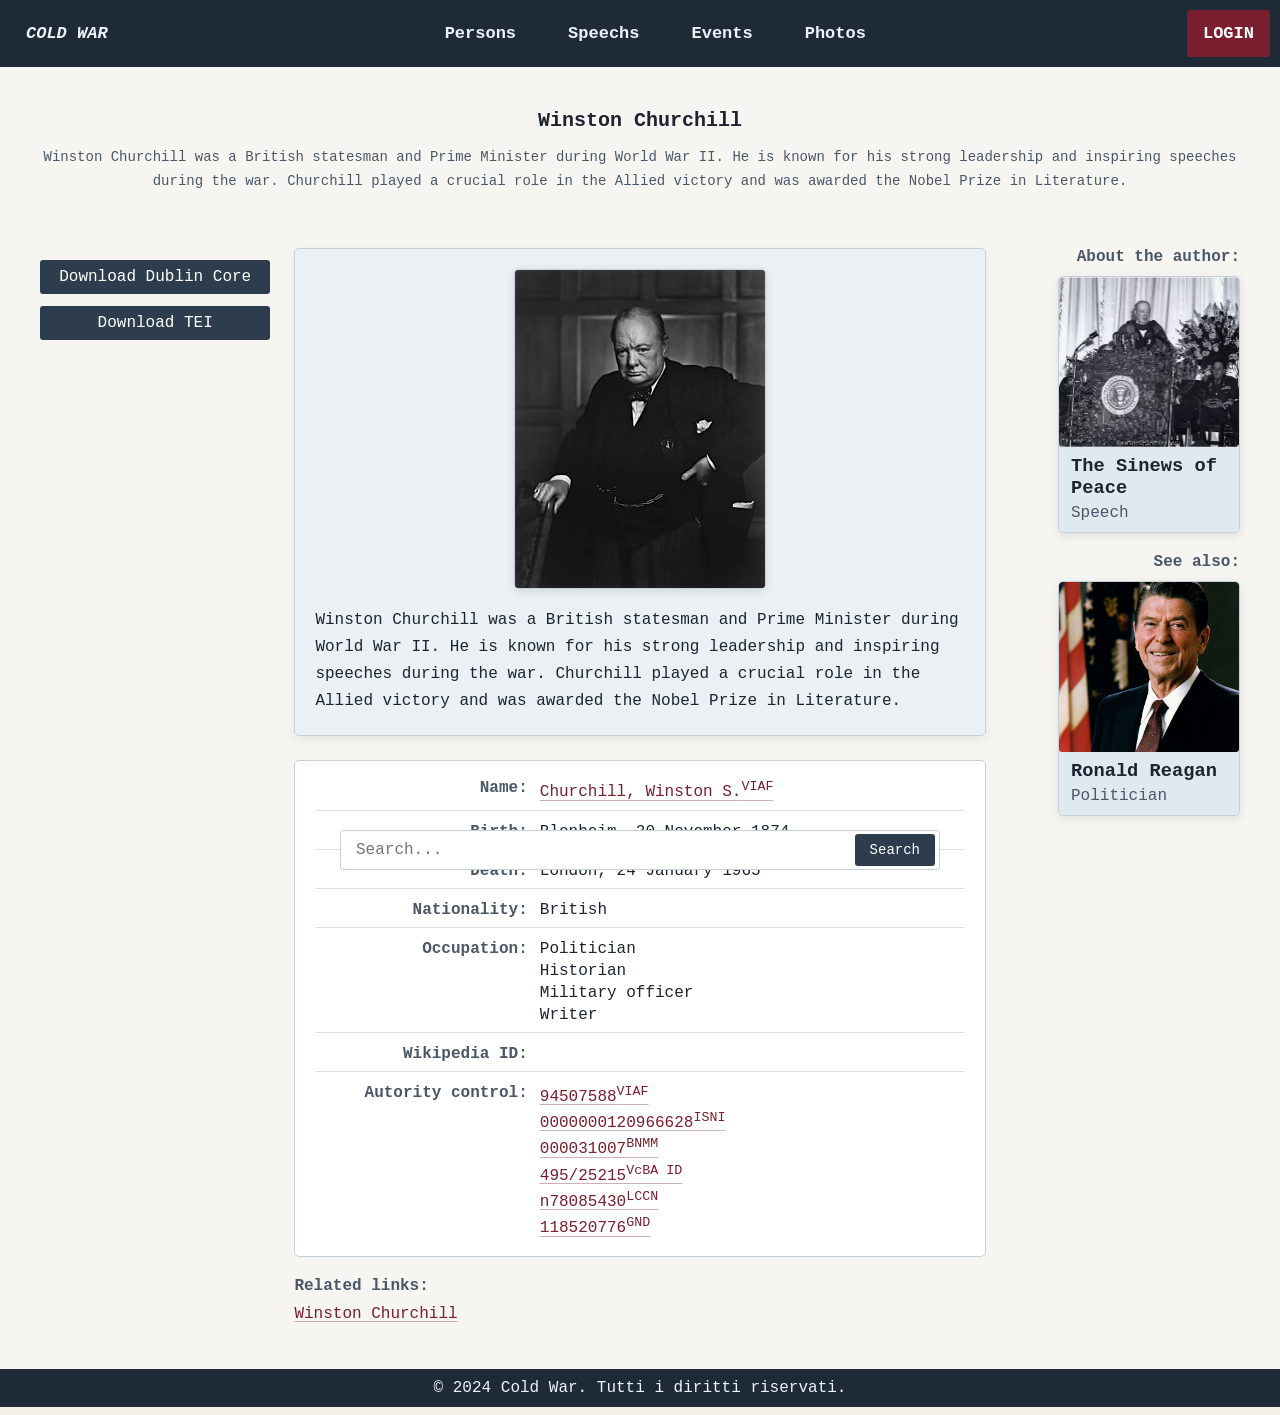
==== churchill.html @ 87abfe6e "update_261104_v01" ====
<!DOCTYPE html>

<html>
    <head> <!-- HEADER OF THE PAGE AND METADATAS IN DUBLIN CORE -->
        <link rel="stylesheet" href="css/myStyle.css">
        <script src="js/myScript.js" defer></script>
        <title>Winston Churchill</title>
        <meta charset="UTF-8">
        <meta http-equiv="X-UA-Compatible" content="IE=edge">
        <meta name="viewport" content="width=device-width, initial-scale=1.0">
        <meta name="DC.title" content="Winston Churchill">
        <meta name="DC.creator" content="Pellitteri, Matteo">
        <meta name="DC.date" scheme="ISO8601" content="2026-11-10">
        <meta name="DC.subject" content="trascription">
        <meta name="DC.subject" content="XML/TEI">
    </head>

    <body>
        <header>
            <nav class="navbar"> <!-- NAVIGATIONBAR ON THE TOP OF THE PAGE -->
                <div class="navbar_left">
                    <a href="index.html" id="logo" title="HOME"><b>COLD WAR</b></a>
                </div>

                <div class="navbar_center">
                    <a href="persons.html" title="PERSONS"><b>Persons</b></a>
                    <a href="speechs.html" title="SPEECHS"><b>Speechs</b></a>
                    <a href="#" title="EVENTS"><b>Events</b></a>
                    <a href="#" title="PHOTOS"><b>Photos</b></a>
                </div>

                <div class="navbar_right">
                    <a href="login.html" id="login" title="LOGIN"><b>LOGIN</b></a>
                </div>
            </nav>
        </header>

        <main class="speech-page">
            <section class="pagedescription"> <!-- PAGE DESCRIPTION -->
                <h3><b>Winston Churchill</b></h3>
                <p>
                    Winston Churchill was a British statesman and Prime Minister during World War II. He is known for his strong 
                    leadership and inspiring speeches during the war. Churchill played a crucial role in the Allied victory and was 
                    awarded the Nobel Prize in Literature.
                </p>
            </section>

            <div class="speech-layout">
                <aside class="download-aside">
                    <a class="download-button" href="#" download>
                        Download Dublin Core
                    </a>
                    <a class="download-button" href="#" download>
                        Download TEI
                    </a>
                </aside>

                <section class="speech-content">
                    <div class="speech-summary">

                        <img src="photos/250px-Sir_Winston_Churchill_-_19086236948-2138968114.jpg" alt="Winston Churchill">
                        <p>
                            Winston Churchill was a British statesman and Prime Minister during World War II. He is known for his strong 
                            leadership and inspiring speeches during the war. Churchill played a crucial role in the Allied victory and was 
                            awarded the Nobel Prize in Literature.
                        </p>
                    </div>

                    <section class="speechinfo"> <!-- SPEECH INFORMATION -->
                        <div>
                            <h4>Name: </h4>
                            <a href="https://viaf.org/en/viaf/94507588"><p>Churchill, Winston S.<sup>VIAF</sup></p></a>
                        </div>
                        <div>
                            <h4>Birth: </h4>
                            <p>Blenheim, 30 November 1874</p>
                        </div>
                        <div>
                            <h4>Death: </h4>
                            <p>London, 24 January 1965</p>
                        </div>
                        <div>
                            <h4>Nationality: </h4>
                            <p>British</p>
                        </div>
                        <div>
                            <h4>Occupation: </h4>
                            <p>Politician</p>
                            <p>Historian</p>
                            <p>Military officer</p>
                            <p>Writer</p>
                        </div>
                        <div>
                            <h4>Wikipedia ID: </h4>
                        </div>
                        <div>
                            <h4>Autority control: </h4>
                            <a href="https://viaf.org/en/viaf/94507588"><p>94507588<sup>VIAF</sup></p></a>
                            <a 
                                href="https://isni.oclc.org/cbs/xslt/DB=1.2//CMD?ACT=SRCH&IKT=8006&TRM=ISN%3A000000
                                0120966628&TERMS_OF_USE_AGREED=Y&terms_of_use_agree=send&COOKIE=U50,KENDUSER,I28,B0028++++++,
                                SY,NISNI,D1.2,E25f862e7-a8,A,H1,,3-28,,30-41,,43-59,,65-70,,74-75,R93.70.85.189,FY">
                                <p>0000000120966628<sup>ISNI</sup></p>
                            </a>
                            <a href="https://catalogo.bn.gov.ar/F/?func=direct&local_base=BNA10&doc_number=000031007"><p>000031007<sup>BNMM</sup></p></a>
                            <a href="https://opac.vatlib.it/auth/detail/495_25215"><p>495/25215<sup>VcBA ID</sup></p></a>
                            <a href="https://id.loc.gov/authorities/names/n78085430.html"><p>n78085430<sup>LCCN</sup></p></a>
                            <a href="https://portal.dnb.de/opac.htm?method=simpleSearch&cqlMode=true&query=nid%3D118520776"><p>118520776<sup>GND</sup></p></a>
                            
                        </div>
                    </section>

                    <section class="speechtext"> <!-- SPEECH TEXT -->
                        <h4></h4>
                        <p>
                        </p>
                    </section>

                    <section class="related-links">
                        <h4>Related links: </h4>
                        <a href="https://en.wikipedia.org/wiki/Winston_Churchill" target="_blank">Winston Churchill</a>
                    </section>
                </section>

                <aside class="related-aside">
                    <h4>About the author: </h4>
                    <a href="sinewsofpeace.html" title="Sinews of Peace">
                        <img src="photos/19460305_Winston_Churchill-The_Sinews_of_Peace-CHURCHILL-1124176289.jpg" alt="Sinews of Peace">
                        <div class="card_info">
                            <h3>The Sinews of Peace</h3>
                            <p>Speech</p>
                        </div>
                    </a>
                    <h4>See also: </h4>
                    <a href="persons.html" title="Ronald Reagan">
                        <img src="photos/Official_Portrait_of_President_Reagan_1981-238184094.jpg" alt="Ronald Reagan">
                        <div class="card_info">
                            <h3>Ronald Reagan</h3>
                            <p>Politician</p>
                        </div>
                    </a>
                </aside>
            </div>

            <section class="searchbar"> <!-- SEARCHBAR -->
                <form>
                    <input type="text" placeholder="Search...">
                    <button type="submit">Search</button>
                </form>
            </section>
        </main>

        <footer class="footer"> <!-- FOOTER AT THE BOTTON OF THE PAGE -->
            <p>&copy; 2024 Cold War. Tutti i diritti riservati.</p>
        </footer>
    </body>
</html>
---- css/myStyle.css ----
:root {
    --page-bg: #f3efe8;
    --panel-bg: #f7f5f1;
    --navbar-bg: #1f2a37;
    --navbar-link: #edf3f9;
    --text: #1d2430;
    --muted: #4b5767;
    --accent: #7a1f2d;
    --accent-hover: #5b1724;
    --card-bg: #eaf0f4;
    --card-header: #dfe9f0;
    --button-bg: #2d3d4d;
    --button-text: #ffffff;
    --button-hover: #465d73;
    --border: #c6d0d8;
    --controls-bg: rgba(31, 42, 55, 0.8);
    --controls-text: #f5f7fa;
}

* {
    margin: 0;
    padding: 0;
}

body {
    min-height: 100vh;
    display: flex;
    flex-direction: column;
    background-color: var(--page-bg);
    color: var(--text);
    font-family: Consolas, "Courier New", monospace;
}

h1,
h2,
h3,
h4,
h5,
h6,
button,
#login,
.download-button,
.controls a {
    font-family: "Cascadia Code", Consolas, monospace;
}

button,
input {
    font-family: inherit;
}

main {
    padding: 14px 16px;
    text-align: center;
    background-color: var(--panel-bg);
}

/* TOP NAVIGATION BAR STYLE */

#logo {
    font-style: italic;
}

.navbar {
    display: flex;
    justify-items: center;
    justify-content: space-between;
    position: relative;
    overflow: hidden;
    background-color: var(--navbar-bg);
    text-align: center;
}

.navbar a {
    float: left;
    padding: 14px 16px;
    text-decoration: none;
    font-size: 17px;
    color: var(--navbar-link);
    margin: 10px;
    position: relative;
}

.navbar .navbar_center a:hover {
  background-color: rgba(255, 255, 255, 0.12);
  color: var(--navbar-link);
}

#login {
    border-radius: 3px;
    background-color: var(--accent);
    color: var(--button-text);
}

#login:hover {
    background-color: var(--accent-hover);
    color: var(--button-text);
}

.download-button {
    display: inline-block;
    margin: 12px 6px;
    padding: 8px 15px;
    border-radius: 3px;
    background-color: var(--button-bg);
    color: var(--button-text);
    text-decoration: none;
    transition: background-color 0.3s ease;
}

.download-button:hover {
    background-color: var(--button-hover);
}

.speech-layout {
    display: grid;
    grid-template-columns: minmax(150px, 1fr) minmax(0, 3fr) minmax(150px, 1fr);
    grid-template-areas: "downloads content related";
    align-items: start;
    gap: 24px;
    margin: 24px auto;
    max-width: 1200px;
    text-align: left;
}

.download-aside {
    grid-area: downloads;
}

.download-aside .download-button {
    display: block;
    box-sizing: border-box;
    width: 100%;
    margin: 12px 0;
    text-align: center;
}

.speech-content {
    grid-area: content;
    min-width: 0;
}

.speech-summary {
    margin-bottom: 24px;
}

.speechinfo {
    display: grid;
    gap: 12px;
    text-align: left;
}

.speechinfo > div {
    display: grid;
    grid-template-columns: minmax(100px, 1fr) minmax(0, 2fr);
    column-gap: 12px;
    row-gap: 4px;
    align-items: start;
}

.speechinfo h4 {
    grid-column: 1;
    text-align: right;
}

.speechinfo > div > p,
.speechinfo > div > a {
    grid-column: 2;
}

.speechinfo p {
    margin: 0;
}

.related-aside {
    grid-area: related;
    text-align: right;
}

.related-aside > a {
    display: block;
    width: 100%;
    max-width: 180px;
    margin-left: auto;
}

.related-aside img {
    display: block;
    width: 100%;
    height: 170px;
    object-fit: cover;
    border-radius: 3px;
}

.speech-page .pagedescription {
    padding-top: 18px;
    padding-bottom: 20px;
}

.speech-page .pagedescription h3 {
    font-size: 20px;
    margin-bottom: 14px;
}

.speech-page .pagedescription p,
.speech-page .speech-summary p {
    line-height: 1.7;
}

.speech-page .speech-summary {
    padding: 20px;
    border: 1px solid var(--border);
    border-radius: 5px;
    background-color: var(--card-bg);
    box-shadow: 0 3px 10px rgba(29, 36, 48, 0.08);
}

.speech-page .speech-summary img {
    display: block;
    max-width: 100%;
    max-height: 360px;
    width: auto;
    height: auto;
    margin: 0 auto 18px;
    border: 1px solid var(--border);
    border-radius: 4px;
    box-shadow: 0 2px 8px rgba(29, 36, 48, 0.12);
}

.speech-page .speechinfo {
    padding: 18px 20px;
    border: 1px solid var(--border);
    border-radius: 5px;
    background-color: #fff;
}

.speech-page .speechinfo > div {
    padding-bottom: 8px;
    border-bottom: 1px solid rgba(198, 208, 216, 0.65);
}

.speech-page .speechinfo > div:last-child {
    padding-bottom: 0;
    border-bottom: 0;
}

.speech-page .speechinfo h4 {
    color: var(--muted);
}

.speech-page .speechinfo a,
.speech-page .related-links a {
    color: var(--accent);
    text-decoration-color: rgba(122, 31, 45, 0.35);
    text-underline-offset: 3px;
}

.speech-page .speechinfo a:hover,
.speech-page .related-links a:hover {
    color: var(--accent-hover);
    text-decoration-color: currentColor;
}

.speech-page .related-links {
    margin-top: 20px;
}

.speech-page .related-links h4,
.speech-page .related-aside > h4 {
    margin-bottom: 10px;
    color: var(--muted);
}

.speech-page .related-links a {
    display: inline-block;
    margin: 0 12px 8px 0;
}

.speech-page .related-aside > h4:not(:first-child) {
    margin-top: 20px;
}

.speech-page .related-aside > a {
    overflow: hidden;
    border: 1px solid var(--border);
    border-radius: 5px;
    background-color: var(--card-bg);
    box-shadow: 0 3px 10px rgba(29, 36, 48, 0.1);
    text-align: left;
    text-decoration: none;
    transition: box-shadow 0.25s ease;
}

.speech-page .related-aside > a:hover {
    box-shadow: 0 6px 16px rgba(29, 36, 48, 0.18);
}

.speech-page .related-aside .card_info {
    padding: 8px 12px 10px;
}

.speech-page .related-aside .card_info h3 {
    margin: 0 0 5px;
    font-weight: 600;
}

.speech-page .related-aside .card_info p {
    margin: 0;
    color: var(--muted);
}

@media (max-width: 800px) {
    .speech-layout {
        grid-template-columns: minmax(0, 1fr);
        grid-template-areas:
            "content"
            "downloads"
            "related";
        gap: 16px;
    }

    .related-aside {
        text-align: left;
    }

    .related-aside > a {
        margin-left: 0;
    }

    .speechinfo > div {
        grid-template-columns: minmax(90px, 1fr) minmax(0, 2fr);
        column-gap: 8px;
    }
}

/* PAGE DESCRIPTION AND TEXT */

.welcome {
    text-align: center;
    padding: 2px 16px;
}

.welcome h2 {
    font-style: italic;
    text-decoration: none;
    color: var(--text);
    margin: 10px 0;
}

.welcome p {
    font-size: 14px;
    margin: 0 10px 10px 10px;
}

.pagedescription {
    text-align: center;
    color: var(--muted);
    padding: 2px 16px;
}

.pagedescription h3 {
    color: var(--text);
    font-style: bold;
    font-size: 16px;
    margin: 10px 0;
}

.pagedescription p {
    font-size: 14px;
    margin: 0 10px 10px 10px;
}

.home-page .welcome {
    max-width: 900px;
    margin: 12px auto 24px;
    padding: 2px 16px;
}

.home-page .welcome h2 {
    margin: 0 0 12px;
    font-size: 24px;
}

.home-page .welcome p,
.home-page .pagedescription p {
    max-width: 760px;
    margin: 0 auto 10px;
    line-height: 1.7;
}

.home-page .pagedescription {
    max-width: 900px;
    margin: 0 auto 24px;
    padding: 22px 28px 14px;
    border: 1px solid var(--border);
    border-radius: 5px;
    background-color: var(--card-bg);
    box-shadow: 0 3px 10px rgba(29, 36, 48, 0.08);
}

.home-page .pagedescription h3 {
    font-size: 18px;
}

/* SLIDESHOW INDEX PAGE */

.slideshow {
    position: relative;
    display: flex;
    flex: 1;
    flex-wrap: wrap;
    justify-content: center;
    align-items: center;
    gap: 20px;
    margin: 0;
    padding: 14px 16px;
}

.home-page .slideshow {
    padding-top: 20px;
    padding-bottom: 30px;
}

.home-page .slideshow .card {
    box-sizing: border-box;
    width: min(760px, 86%);
    padding: 10px;
    border: 4px double #a99978;
    border-radius: 2px;
    background: linear-gradient(145deg, #f7f1e4, #e9dfca);
    box-shadow: 0 8px 22px rgba(29, 36, 48, 0.2), inset 0 0 0 3px rgba(255, 255, 255, 0.45);
}

.home-page .slideshow .card img {
    height: 390px;
    border: 1px solid #b7a98c;
    border-radius: 0;
    object-position: center 20%;
    filter: sepia(0.12) contrast(0.96);
}

.home-page .slideshow .card_info {
    padding: 12px 16px 10px;
    border-top: 1px solid #c6b99d;
    background: transparent;
    text-align: left;
}

.home-page .slideshow .card_info::before {
    display: block;
    margin-bottom: 8px;
    color: #766b55;
    content: "COLD WAR ARCHIVE / HISTORICAL COLLECTION";
    font-family: "Cascadia Code", Consolas, monospace;
    font-size: 11px;
    letter-spacing: 0.08em;
}

.home-page .slideshow .card h3 {
    margin: 0 0 6px;
    font-weight: 600;
    letter-spacing: 0.02em;
}

.home-page .slideshow .card p {
    margin: 0;
    color: #766b55;
    font-size: 12px;
    letter-spacing: 0.08em;
    text-transform: uppercase;
}

.home-page .controls a {
    box-shadow: 0 2px 8px rgba(29, 36, 48, 0.2);
    transition: background-color 0.2s ease, transform 0.2s ease;
}

.home-page .controls a:hover {
    transform: scale(1.05);
}

@media (max-width: 600px) {
    .home-page .welcome {
        padding: 2px 16px;
    }

    .home-page .pagedescription {
        padding: 18px 16px 12px;
    }

    .home-page .welcome h2 {
        font-size: 20px;
    }

    .home-page .slideshow .card {
        width: 92%;
        padding: 7px;
    }

    .home-page .slideshow .card img {
        height: 260px;
    }

    .home-page .slideshow .card_info {
        padding: 10px 12px 8px;
    }

    .home-page .slideshow .card_info::before {
        font-size: 9px;
    }
}

.controls {
    position: absolute;
    top: 50%;
    left: 0;
    right: 0;
    display: flex;
    justify-content: space-between;
    align-items: center;
    transform: translateY(-50%);
    pointer-events: none;
    z-index: 2;
}

.controls a {
    display: inline-flex;
    justify-content: center;
    align-items: center;
    width: 42px;
    height: 42px;
    padding: 0;
    background-color: var(--controls-bg);
    color: var(--controls-text);
    border-radius: 50%;
    text-decoration: none;
    font-size: 22px;
    line-height: 1;
    pointer-events: auto;
    cursor: pointer;
}

.prev {
    margin-left: 10px;
}

.next {
    margin-right: 10px;
}

.controls a:hover {
    background-color: rgba(47, 58, 70, 0.95);
}

/* CARDS */

.card {
    box-shadow: 0 4px 8px 0 rgba(0,0,0,0.18);
    transition: 0.3s;
    width: 40%;
    border-radius: 3px;
    overflow: hidden;
    flex-direction: column;
    display: flex;
    flex-direction: column;
    background-color: var(--card-bg);
}

.card a {
    text-decoration: none;
}

.card:hover {
    box-shadow: 0 8px 16px 0 rgba(0,0,0,0.22);
}

.card img {
    border-radius: 3px;
    width: 100%;
    height: 220px;
    object-fit: cover;
    border: 1px solid var(--border);
    display: block;
}

.persons-cards .card img {
    height: 300px;
    object-position: center top;
}

.persons-cards .card {
    border: 1px solid var(--border);
    box-shadow: 0 4px 12px rgba(29, 36, 48, 0.12);
    transition: box-shadow 0.25s ease;
}

.persons-cards .card:hover {
    box-shadow: 0 8px 20px rgba(29, 36, 48, 0.2);
}

.persons-cards .card img {
    border: 0;
    border-radius: 0;
}

.persons-cards .card_info {
    padding: 2px 16px 8px;
}

.persons-cards .card h3 {
    font-weight: 600;
    margin-bottom: 6px;
}

.persons-cards .card p {
    color: var(--muted);
}

#myCards .card {
    box-sizing: border-box;
    height: 370px;
}

#myCards .card > a {
    display: flex;
    flex-direction: column;
    height: 100%;
}

#myCards .card img {
    flex: 0 0 220px;
    height: 220px;
}

#myCards .card_info {
    flex: 1;
}

.card_info {
    padding: 2px 16px;
    color: var(--text);
    background-color: var(--card-header);
}

.card h3 {
    font-style: bold;
    color: var(--text);
    font-size: 16px;
    margin: 10px 0;
}

.card p {
    font-size: 14px;
    margin: 0 10px 10px 10px;
    color: #555;
    justify-content: center;
    justify-items: center;
}

/* SEARCHBAR */

.searchbar {
    margin-left: auto;
    margin-right: auto;
    position: fixed;
    bottom: 0;
    left: 0;
    right: 0;
    display: flex;
    justify-content: center;
    align-items: center;
    padding: 30px 20px;
    background-color: #f2f2f200;
    z-index: 100;
    pointer-events: none;
    transform: translateY(0);
    transition: transform 0.25s ease, visibility 0s linear;
    visibility: visible;
}

.searchbar.is-hidden {
    transform: translateY(calc(100% + 30px));
    transition: transform 0.25s ease, visibility 0s linear 0.25s;
    visibility: hidden;
}

.searchbar form {
    position: relative;
    display: flex;
    align-items: center;
    width: 100%;
    max-width: 600px;
    pointer-events: auto;
}

.searchbar .search-suggestions {
    position: absolute;
    right: 0;
    bottom: calc(100% + 8px);
    left: 0;
    max-height: min(60vh, 360px);
    overflow-y: auto;
    border: 1px solid var(--border);
    border-radius: 5px;
    background-color: var(--panel-bg);
    box-shadow: 0 6px 18px rgba(29, 36, 48, 0.18);
    pointer-events: auto;
}

.searchbar .search-suggestions[hidden] {
    display: none;
}

.searchbar .search-suggestion {
    position: static;
    display: flex;
    justify-content: space-between;
    align-items: center;
    gap: 16px;
    width: 100%;
    height: auto;
    padding: 10px 14px;
    border: 0;
    border-bottom: 1px solid rgba(198, 208, 216, 0.65);
    border-radius: 0;
    background-color: transparent;
    color: var(--text);
    text-align: left;
    cursor: pointer;
}

.searchbar .search-suggestion:last-child {
    border-bottom: 0;
}

.searchbar .search-suggestion:hover,
.searchbar .search-suggestion[aria-selected="true"] {
    background-color: var(--card-header);
}

.searchbar .search-suggestion-destination {
    flex-shrink: 0;
    color: var(--muted);
    font-size: 12px;
}

.searchbar .search-no-results {
    padding: 12px 14px;
    color: var(--muted);
    text-align: left;
}

.searchbar input {
    padding: 10px 15px;
    padding-right: 60px;
    font-size: 16px;
    border: 1px solid var(--border);
    border-radius: 3px;
    width: 100%;
    box-sizing: border-box;
    background-color: #fff;
    color: var(--text);
}

.searchbar button {
    position: absolute;
    right: 5px;
    padding: 8px 15px;
    font-size: 14px;
    background-color: var(--button-bg);
    color: var(--button-text);
    border: none;
    border-radius: 3px;
    cursor: pointer;
    transition: background-color 0.3s ease;
    height: 32px;
}

.searchbar button:hover {
    background-color: var(--button-hover);
}

/* FILTERS */

.filters {
    display: flex;
    flex-wrap: wrap;
    justify-content: center;
    gap: 10px;
    margin: 18px auto;
    padding: 0 16px;
}

.filters input {
    width: min(220px, 100%);
    box-sizing: border-box;
    padding: 10px 15px;
    border: 1px solid var(--border);
    border-radius: 3px;
    background-color: #fff;
    color: var(--text);
    font-size: 16px;
    transition: border-color 0.2s ease, box-shadow 0.2s ease;
}

.filters input:focus,
.searchbar input:focus {
    border-color: var(--button-bg);
    outline: none;
    box-shadow: 0 0 0 3px rgba(45, 61, 77, 0.14);
}

.filters input::placeholder {
    color: var(--muted);
    opacity: 1;
}

/* CARDS EXPOSITION */

.cards {
    position: relative;
    display: flex;
    flex: 3;
    flex-wrap: wrap;
    justify-content: center;
    align-items: center;
    gap: 20px;
    margin: 0;
    padding: 14px 16px;
}

/* FOOTER */

.footer {
    background-color: var(--navbar-bg);
    color: var(--navbar-link);
    text-align: center;
    padding: 10px;
    margin-top: auto;
}
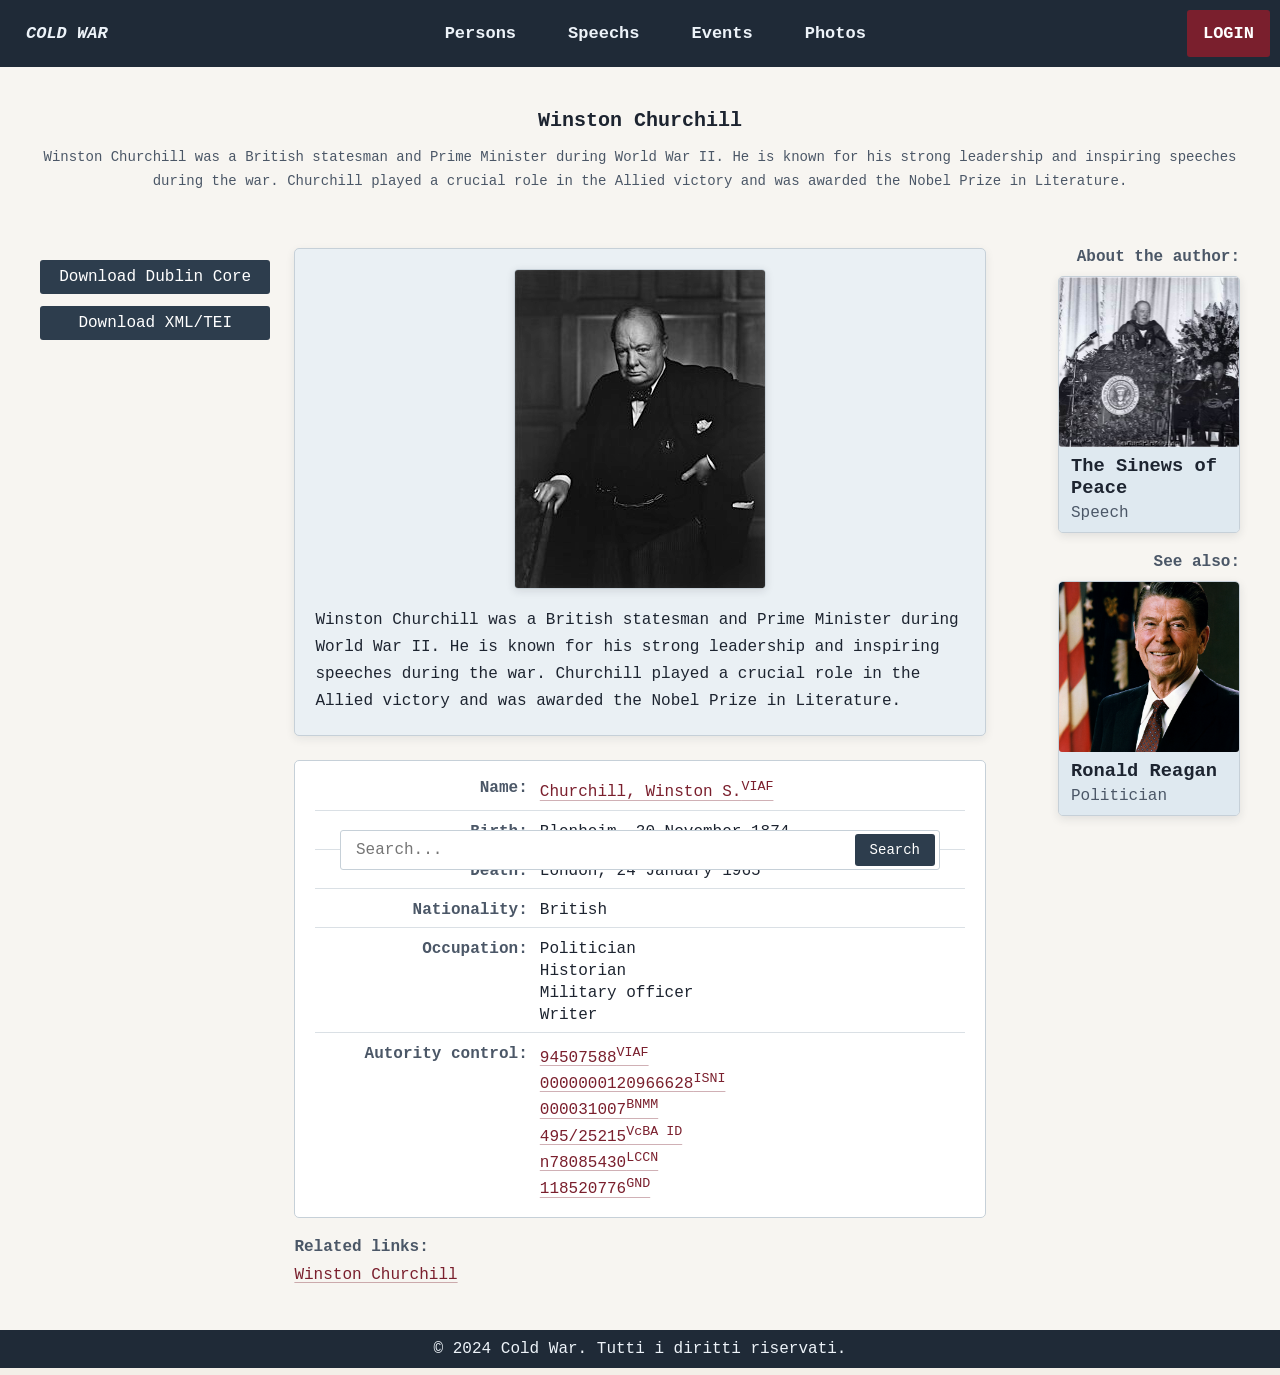
==== commit 1c5f336f: "update_261104_v02" ====
--- a/churchill.html
+++ b/churchill.html
@@ -51,7 +51,7 @@
                         Download Dublin Core
                     </a>
                     <a class="download-button" href="#" download>
-                        Download TEI
+                        Download XML/TEI
                     </a>
                 </aside>
 
@@ -90,9 +90,9 @@
                             <p>Military officer</p>
                             <p>Writer</p>
                         </div>
-                        <div>
+                        <!-- <div>
                             <h4>Wikipedia ID: </h4>
-                        </div>
+                        </div> -->
                         <div>
                             <h4>Autority control: </h4>
                             <a href="https://viaf.org/en/viaf/94507588"><p>94507588<sup>VIAF</sup></p></a>
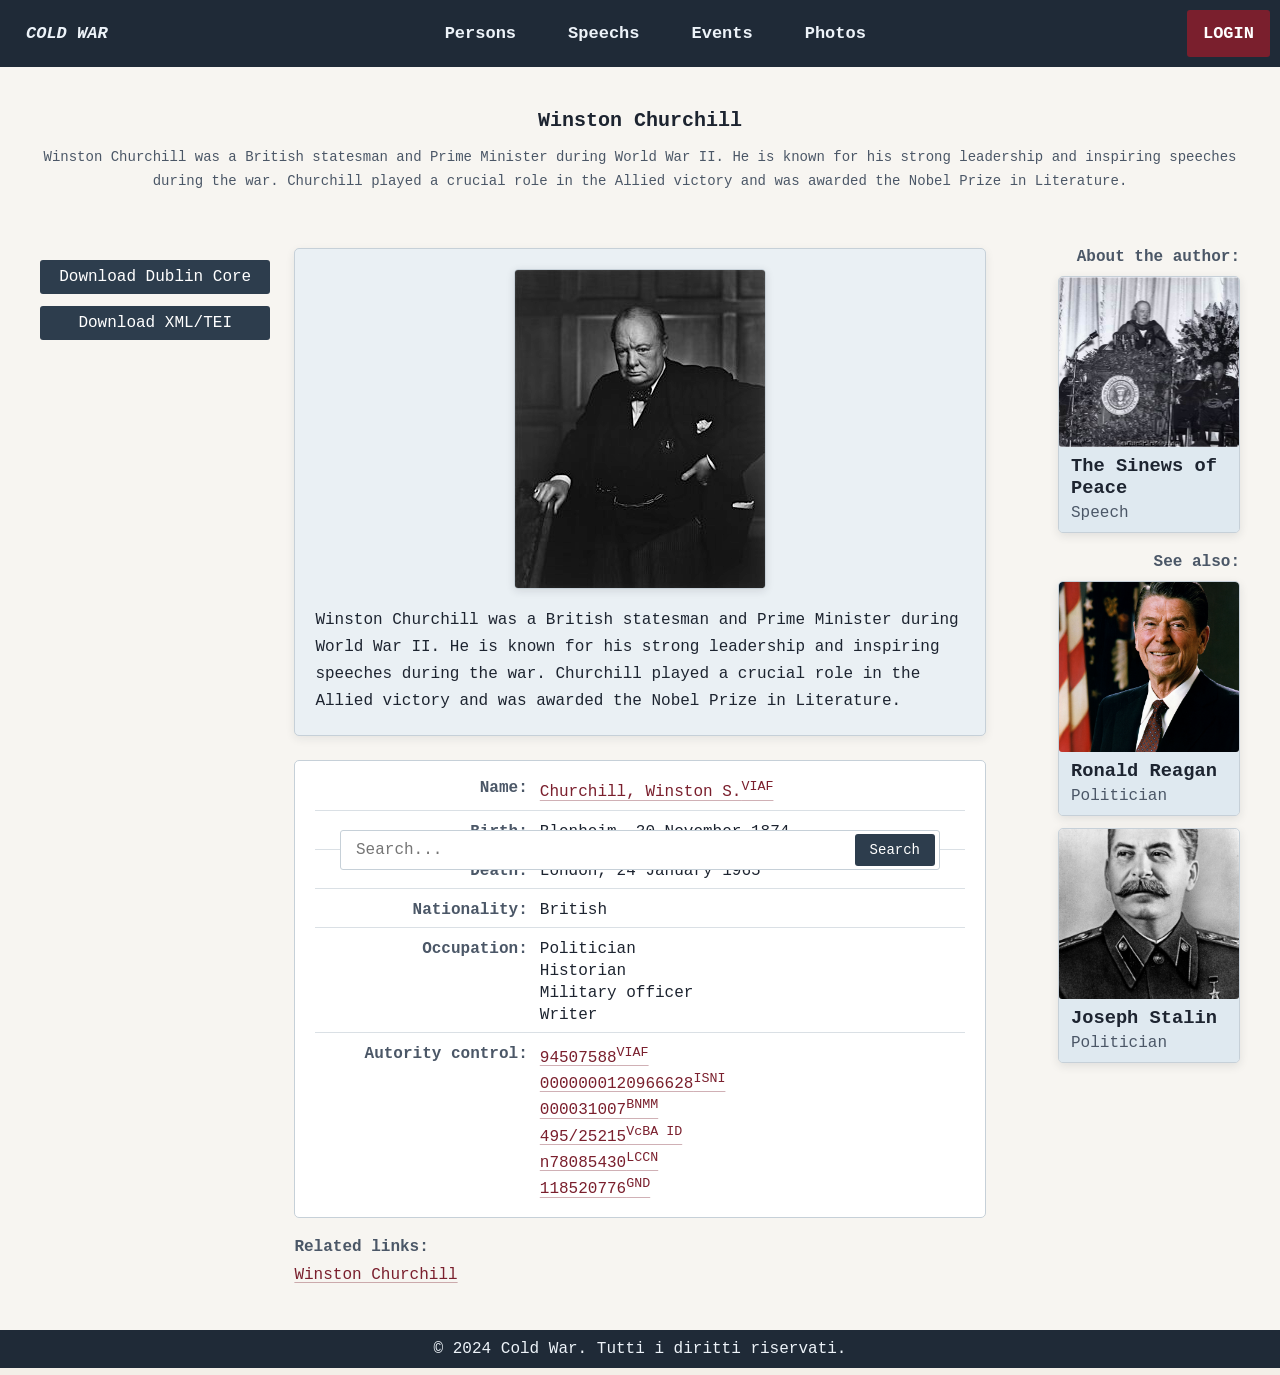
==== commit 27b44827: "update_261104_v04" ====
--- a/churchill.html
+++ b/churchill.html
@@ -8,11 +8,14 @@
         <meta charset="UTF-8">
         <meta http-equiv="X-UA-Compatible" content="IE=edge">
         <meta name="viewport" content="width=device-width, initial-scale=1.0">
-        <meta name="DC.title" content="Winston Churchill">
+        <meta name="DC.title" content="Churchill, Winston">
         <meta name="DC.creator" content="Pellitteri, Matteo">
         <meta name="DC.date" scheme="ISO8601" content="2026-11-10">
-        <meta name="DC.subject" content="trascription">
-        <meta name="DC.subject" content="XML/TEI">
+        <meta name="DC.description" content="Biography of Winston Churchill">
+        <meta name="DC.subject" content="biography">
+        <meta name="DC.type" content="text">
+        <meta name="DC.format" content="text/html">
+        <meta name="DC.language" content="en">
     </head>
 
     <body>
@@ -139,6 +142,13 @@
                             <p>Politician</p>
                         </div>
                     </a>
+                    <a href="persons.html" title="Joseph Stalin">
+                        <img src="photos/960px-Joseph_Stalin_official_portrait-3719296060.jpg" alt="Joseph Stalin">
+                        <div class="card_info">
+                            <h3>Joseph Stalin</h3>
+                            <p>Politician</p>
+                        </div>
+                    </a>
                 </aside>
             </div>
 
--- a/css/myStyle.css
+++ b/css/myStyle.css
@@ -248,6 +248,22 @@
     color: var(--muted);
 }
 
+.speech-location {
+    margin-top: 20px;
+}
+
+.speech-location h4 {
+    margin-bottom: 10px;
+    color: var(--muted);
+}
+
+#speech-map {
+    height: 360px;
+    border: 1px solid var(--border);
+    border-radius: 5px;
+    z-index: 0;
+}
+
 .speech-page .speechinfo a,
 .speech-page .related-links a {
     color: var(--accent);
@@ -289,6 +305,10 @@
     text-align: left;
     text-decoration: none;
     transition: box-shadow 0.25s ease;
+}
+
+.speech-page .related-aside > a + a {
+    margin-top: 12px;
 }
 
 .speech-page .related-aside > a:hover {
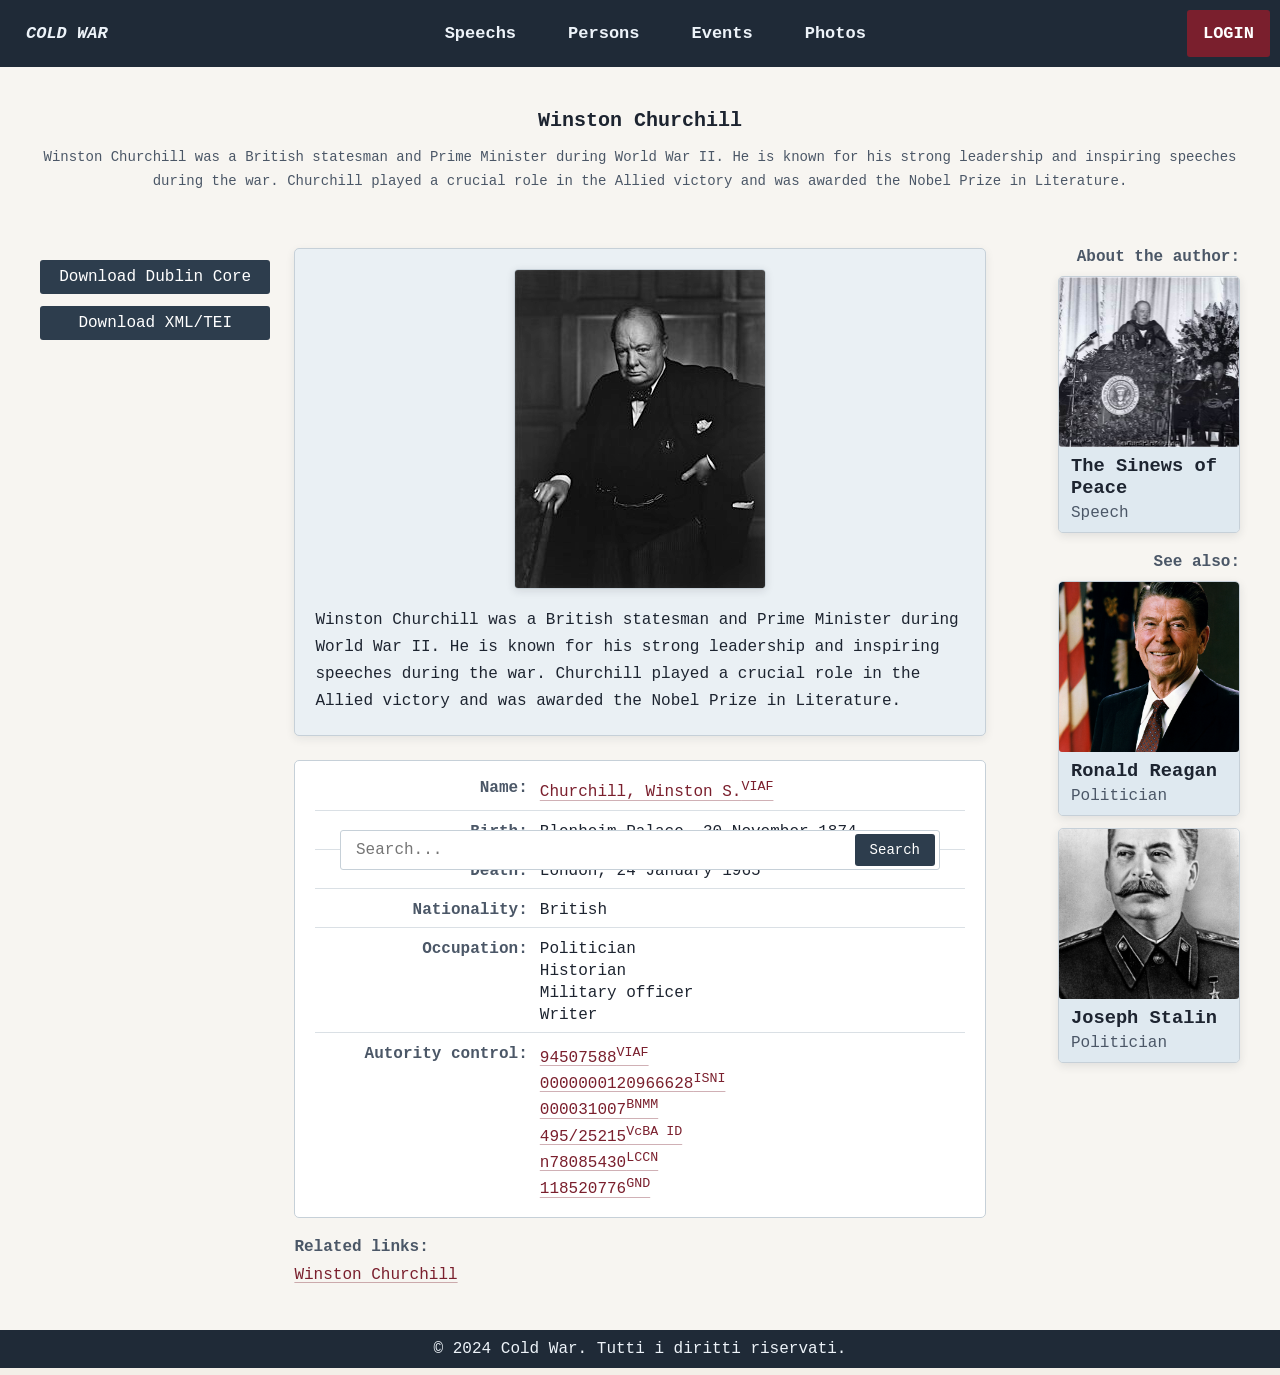
==== commit dcd4573b: "update::261107_v01" ====
--- a/churchill.html
+++ b/churchill.html
@@ -25,9 +25,9 @@
                     <a href="index.html" id="logo" title="HOME"><b>COLD WAR</b></a>
                 </div>
 
-                <div class="navbar_center">
+                <div class="navbar_center"> <!-- NAVIGATION LINKS -->
+                    <a href="speechs.html" title="SPEECHS"><b>Speechs</b></a>
                     <a href="persons.html" title="PERSONS"><b>Persons</b></a>
-                    <a href="speechs.html" title="SPEECHS"><b>Speechs</b></a>
                     <a href="#" title="EVENTS"><b>Events</b></a>
                     <a href="#" title="PHOTOS"><b>Photos</b></a>
                 </div>
@@ -76,7 +76,7 @@
                         </div>
                         <div>
                             <h4>Birth: </h4>
-                            <p>Blenheim, 30 November 1874</p>
+                            <p>Blenheim Palace, 30 November 1874</p>
                         </div>
                         <div>
                             <h4>Death: </h4>
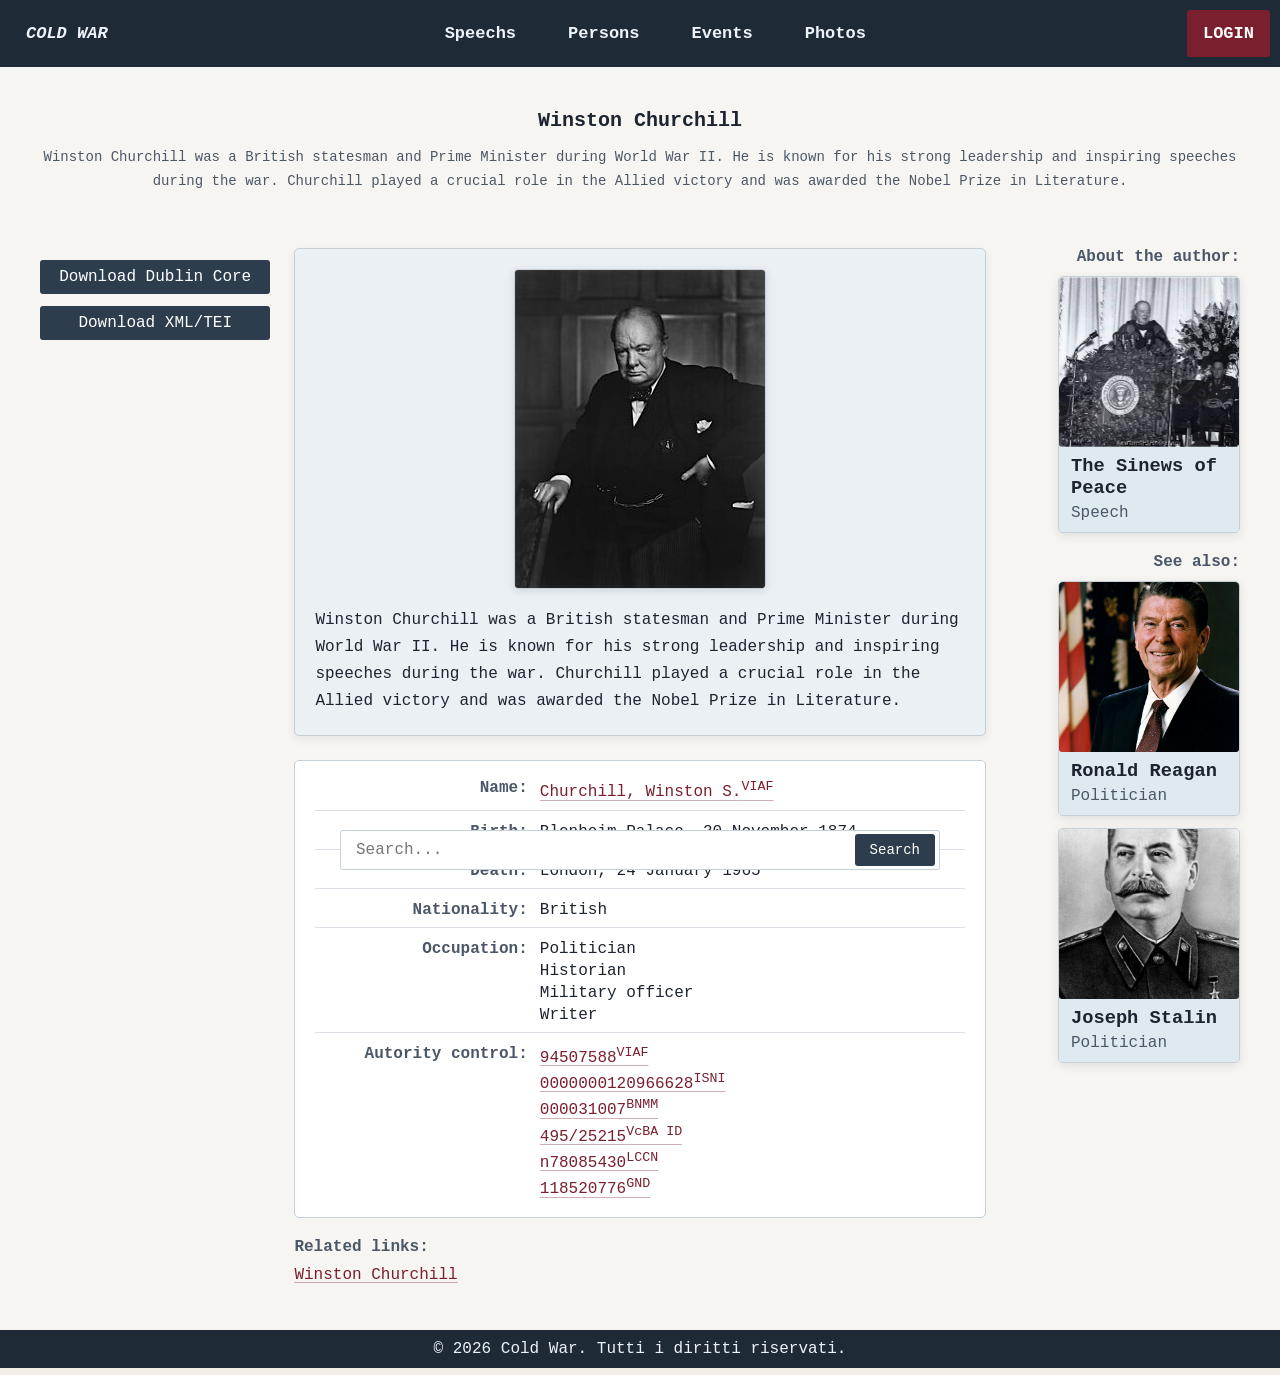
==== commit 0e8601e1: "update::261109" ====
--- a/churchill.html
+++ b/churchill.html
@@ -8,12 +8,17 @@
         <meta charset="UTF-8">
         <meta http-equiv="X-UA-Compatible" content="IE=edge">
         <meta name="viewport" content="width=device-width, initial-scale=1.0">
-        <meta name="DC.title" content="Churchill, Winston">
-        <meta name="DC.creator" content="Pellitteri, Matteo">
-        <meta name="DC.date" scheme="ISO8601" content="2026-11-10">
-        <meta name="DC.description" content="Biography of Winston Churchill">
-        <meta name="DC.subject" content="biography">
-        <meta name="DC.type" content="text">
+        <meta name="author" content="Matteo Pellitteri">
+        <meta name="description" content="A biographical profile of British statesman Winston Churchill, including key dates and links to related resources.">
+        <meta name="DC.title" content="Winston Churchill">
+        <meta name="DC.creator" content="Matteo Pellitteri">
+        <meta name="DC.subject" content="Churchill, Winston S.">
+        <meta name="DC.subject" content="Biography">
+        <meta name="DC.description" content="A biographical profile of British statesman Winston Churchill, including key dates and links to related resources.">
+        <meta name="DC.publisher" content="COLD WAR">
+        <meta name="DC.coverage" content="1874-11-30/1965-01-24">
+        <meta name="DC.identifier" content="https://viaf.org/en/viaf/94507588">
+        <meta name="DC.type" content="Text">
         <meta name="DC.format" content="text/html">
         <meta name="DC.language" content="en">
     </head>
@@ -109,16 +114,10 @@
                             <a href="https://opac.vatlib.it/auth/detail/495_25215"><p>495/25215<sup>VcBA ID</sup></p></a>
                             <a href="https://id.loc.gov/authorities/names/n78085430.html"><p>n78085430<sup>LCCN</sup></p></a>
                             <a href="https://portal.dnb.de/opac.htm?method=simpleSearch&cqlMode=true&query=nid%3D118520776"><p>118520776<sup>GND</sup></p></a>
-                            
+                
                         </div>
                     </section>
-
-                    <section class="speechtext"> <!-- SPEECH TEXT -->
-                        <h4></h4>
-                        <p>
-                        </p>
-                    </section>
-
+                    
                     <section class="related-links">
                         <h4>Related links: </h4>
                         <a href="https://en.wikipedia.org/wiki/Winston_Churchill" target="_blank">Winston Churchill</a>
@@ -161,7 +160,7 @@
         </main>
 
         <footer class="footer"> <!-- FOOTER AT THE BOTTON OF THE PAGE -->
-            <p>&copy; 2024 Cold War. Tutti i diritti riservati.</p>
+            <p>&copy; 2026 Cold War. Tutti i diritti riservati.</p>
         </footer>
     </body>
 </html>
--- a/css/myStyle.css
+++ b/css/myStyle.css
@@ -215,6 +215,32 @@
     box-shadow: 0 3px 10px rgba(29, 36, 48, 0.08);
 }
 
+.speech-page .speechtext {
+    margin-top: 24px;
+    box-sizing: border-box;
+    height: 480px;
+    max-height: 70vh;
+    overflow-y: auto;
+    padding: 20px;
+    border: 1px solid var(--border);
+    border-radius: 5px;
+    background-color: var(--card-bg);
+    box-shadow: 0 3px 10px rgba(29, 36, 48, 0.08);
+    line-height: 1.7;
+}
+
+.speech-page .speechtext h4 {
+    margin-bottom: 14px;
+}
+
+.speech-page .speechtext p {
+    margin-bottom: 14px;
+}
+
+.speech-page .speechtext p:last-child {
+    margin-bottom: 0;
+}
+
 .speech-page .speech-summary img {
     display: block;
     max-width: 100%;
@@ -857,4 +883,101 @@
     text-align: center;
     padding: 10px;
     margin-top: auto;
+}
+
+/* METADATAS */
+
+.metadata-table-wrapper {
+    max-width: 1200px;
+    margin: 24px auto;
+    overflow-x: auto;
+}
+
+.metadata-export-controls {
+    display: flex;
+    justify-content: flex-end;
+    flex-wrap: wrap;
+    gap: 6px;
+    margin-bottom: 10px;
+}
+
+.metadata-export-controls .download-button {
+    margin: 0;
+    border: 0;
+    cursor: pointer;
+    font-size: 0.95rem;
+}
+
+.metadata-table {
+    width: 100%;
+    border-collapse: collapse;
+    color: var(--text);
+    text-align: left;
+}
+
+.metadata-table caption {
+    margin-bottom: 14px;
+    color: var(--text);
+    font-family: "Cascadia Code", Consolas, monospace;
+    font-size: 1.5rem;
+    font-weight: bold;
+}
+
+.metadata-table th,
+.metadata-table td {
+    padding: 14px 16px;
+    border: 1px solid var(--border);
+    vertical-align: top;
+}
+
+.metadata-table th {
+    background-color: var(--navbar-bg);
+    color: var(--navbar-link);
+}
+
+.metadata-table tbody tr:nth-child(odd) {
+    background-color: var(--card-bg);
+}
+
+.metadata-table tbody tr:nth-child(even) {
+    background-color: var(--card-header);
+}
+
+.metadata-table a {
+    color: var(--accent);
+    font-weight: bold;
+    text-decoration-color: rgba(122, 31, 45, 0.35);
+}
+
+.metadata-table a:hover {
+    color: var(--accent-hover);
+    text-decoration-color: currentColor;
+}
+
+.metadata-keywords {
+    display: flex;
+    flex-wrap: wrap;
+    gap: 6px;
+    margin: 0;
+    padding: 0;
+    list-style: none;
+}
+
+.metadata-keywords li {
+    padding: 3px 8px;
+    border: 1px solid var(--border);
+    border-radius: 3px;
+    background-color: var(--panel-bg);
+    white-space: nowrap;
+}
+
+@media (max-width: 640px) {
+    .metadata-table th,
+    .metadata-table td {
+        padding: 10px;
+    }
+}
+
+.metadata-export-controls {
+    margin-top: 12px;
 }
